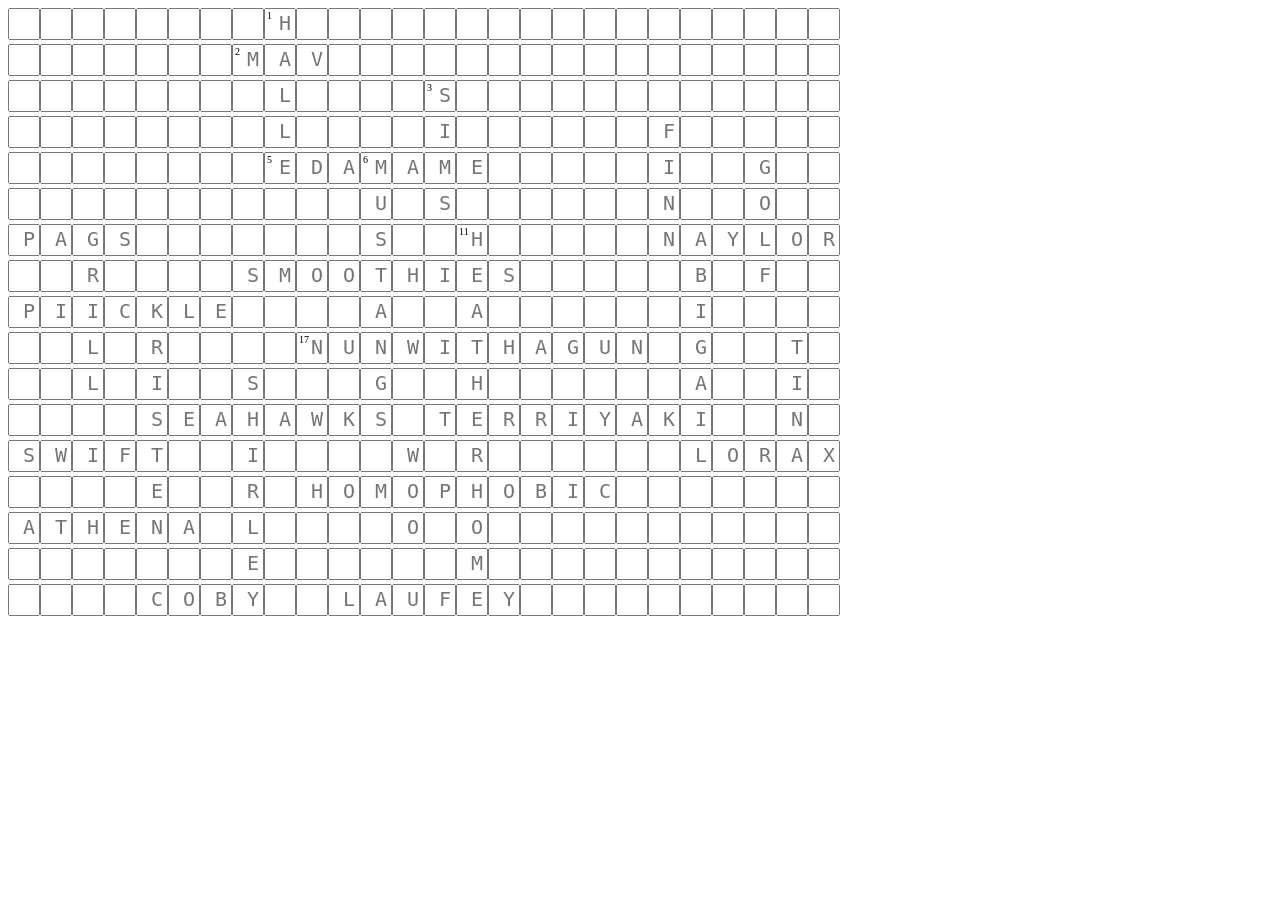
==== crossword.html @ 8a536695 "Crossword chnages - added keys and javascript" ====
<!DOCTYPE html>
<html lang="en">
<head>
    <meta charset="UTF-8">
    <meta name="viewport" content="width=device-width, initial-scale=1.0">
    <link rel="stylesheet" href="crossword.css" />
    <title>Crossword</title>
</head>
<body>
    <div id="puzzle-holder">

    </div>
</body>
<script src="crossword.js"></script>
</html>

<!--
        <div class="row">
            <div class="cell">
                 <textarea rows="4" cols="4"></textarea>
                 <div class="label"><p>1</p></div>
            </div>
             <div class="cell">
                 <textarea rows="4" cols="4"></textarea>
                 <div class="label"><p>1</p></div>
            </div>
             <div class="cell">
                 <textarea rows="4" cols="4"></textarea>
                 <div class="label"><p>1</p></div>
            </div>
             <div class="cell">
                 <textarea rows="4" cols="4"></textarea>
                 <div class="label"><p>1</p></div>
            </div>
        </div>
        <div class="row">
            <div class="cell">
                 <textarea rows="4" cols="4"></textarea>
                 <div class="label"><p>1</p></div>
            </div>
             <div class="cell">
                 <textarea rows="4" cols="4"></textarea>
                 <div class="label"><p>1</p></div>
            </div>
             <div class="cell">
                 <textarea rows="4" cols="4"></textarea>
                 <div class="label"><p>1</p></div>
            </div>
             <div class="cell">
                 <textarea rows="4" cols="4"></textarea>
                 <div class="label"><p>1</p></div>
            </div>
        </div>
        <div class="row">
            <div class="cell">
                 <textarea rows="4" cols="4"></textarea>
                 <div class="label"><p>1</p></div>
            </div>
             <div class="cell">
                 <textarea rows="4" cols="4"></textarea>
                 <div class="label"><p>1</p></div>
            </div>
             <div class="cell">
                 <textarea rows="4" cols="4"></textarea>
                 <div class="label"><p>1</p></div>
            </div>
             <div class="cell">
                 <textarea rows="4" cols="4"></textarea>
                 <div class="label"><p>1</p></div>
            </div>
        </div>
-->
---- crossword.css ----
body {
    display: flex;
    flex-wrap: nowrap;
}

textarea {
  width: 32px;  
  height: 32px; 
  box-sizing: border-box; 
  resize: none; 
  overflow: hidden;
  font-size: 20px;
}

#puzzle-holder {
    position: absolute;
}


.cell {
    position: relative; 
    display: inline-block;
}

.label {
    position: absolute;
    left: 3px;
    top: 2px;             
    font-size: 10px;
}
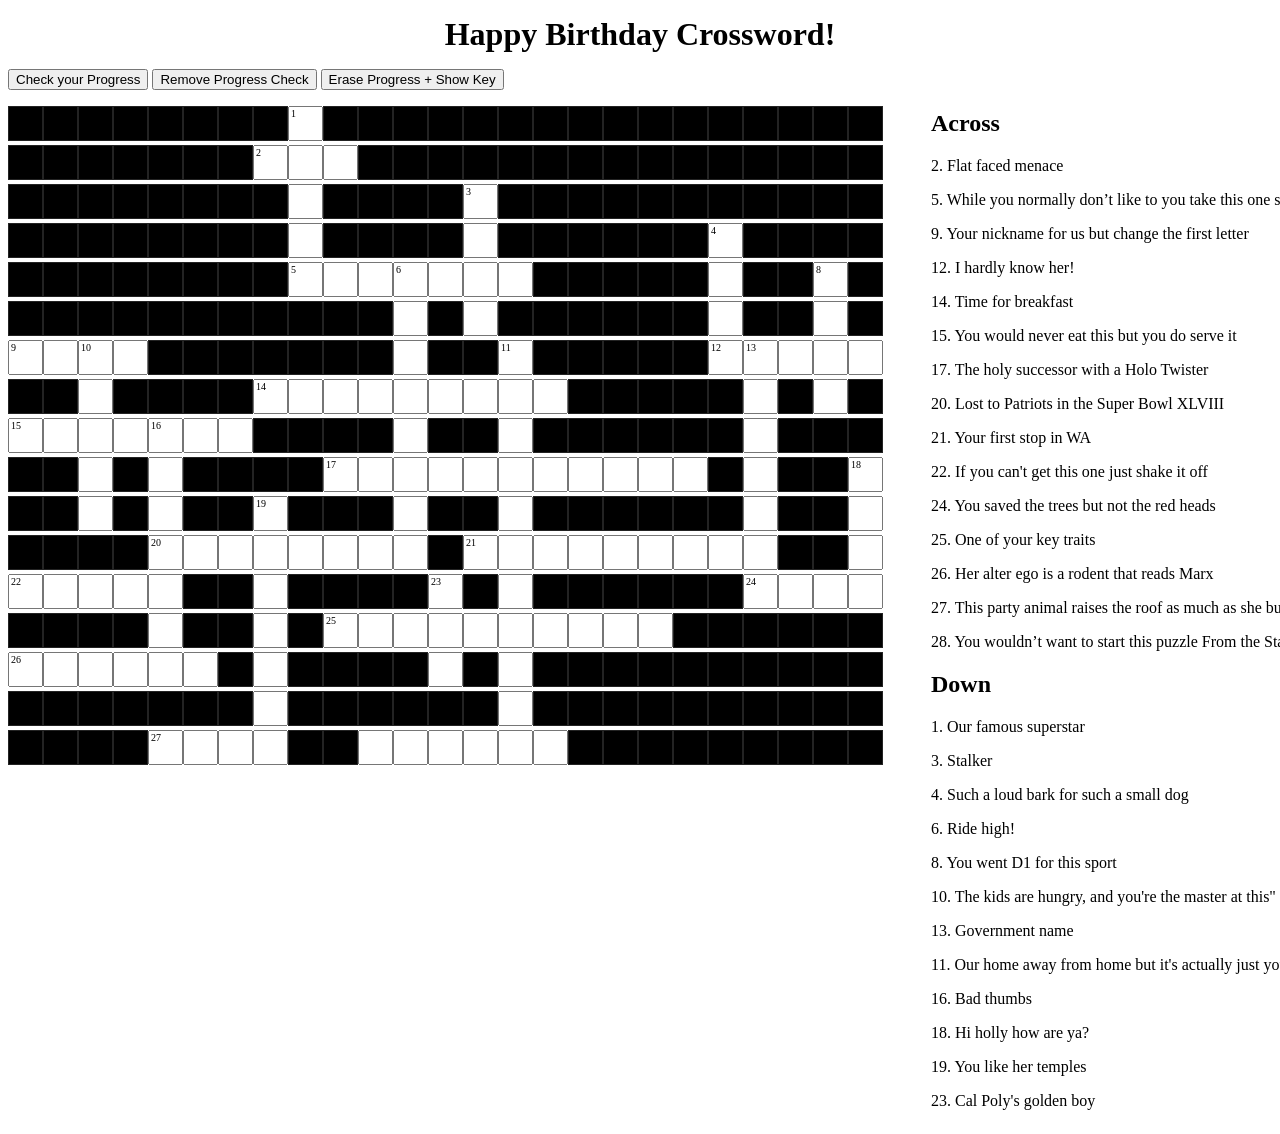
==== commit 6a7bb644: "Added hints, added labels, added "check answer" function" ====
--- a/crossword.html
+++ b/crossword.html
@@ -7,9 +7,27 @@
     <title>Crossword</title>
 </head>
 <body>
-    <div id="puzzle-holder">
-
-    </div>
+    <header>
+        <h1>
+            Happy Birthday Crossword!
+        </h1>
+        <div id="game-options">
+            <button onClick="checkAnswers()">Check your Progress</button>
+            <button onClick="removeClasses()">Remove Progress Check</button>
+            <button>Erase Progress + Show Key</button>
+        </div>
+    </header>
+    <main>
+        <div id="puzzle-holder"></div>
+        <div id="hint-holder">
+            <div id="a">
+                <h2>Across</h2>
+            </div> <!--Across-->
+            <div id="d">
+                <h2>Down</h2>
+            </div> <!--Down-->
+        </div>        
+    </main>
 </body>
 <script src="crossword.js"></script>
 </html>
--- a/crossword.css
+++ b/crossword.css
@@ -1,25 +1,37 @@
-body {
+body{
+    white-space: nowrap;
+}
+
+main {
     display: flex;
     flex-wrap: nowrap;
 }
 
+h1 {
+   text-align: center; 
+   margin: 1rem;
+}
+
+#game-options {
+    margin-top: 1rem;
+    margin-bottom: 1rem;
+}
+
 textarea {
-  width: 32px;  
-  height: 32px; 
+  width: 35px;  
+  height: 35px; 
   box-sizing: border-box; 
   resize: none; 
   overflow: hidden;
   font-size: 20px;
+  max-height: 35px;
+  max-width: 35px;
 }
-
-#puzzle-holder {
-    position: absolute;
-}
-
 
 .cell {
     position: relative; 
     display: inline-block;
+    border-color: black;
 }
 
 .label {
@@ -28,3 +40,20 @@
     top: 2px;             
     font-size: 10px;
 }
+
+.blackout {
+    background-color: black;
+}
+
+#hint-holder {
+    margin-left: 3rem;
+    margin-top: -1rem;
+}
+
+.correct {
+    background-color: green;
+}
+
+.incorrect {
+    background-color: lightcoral;
+}
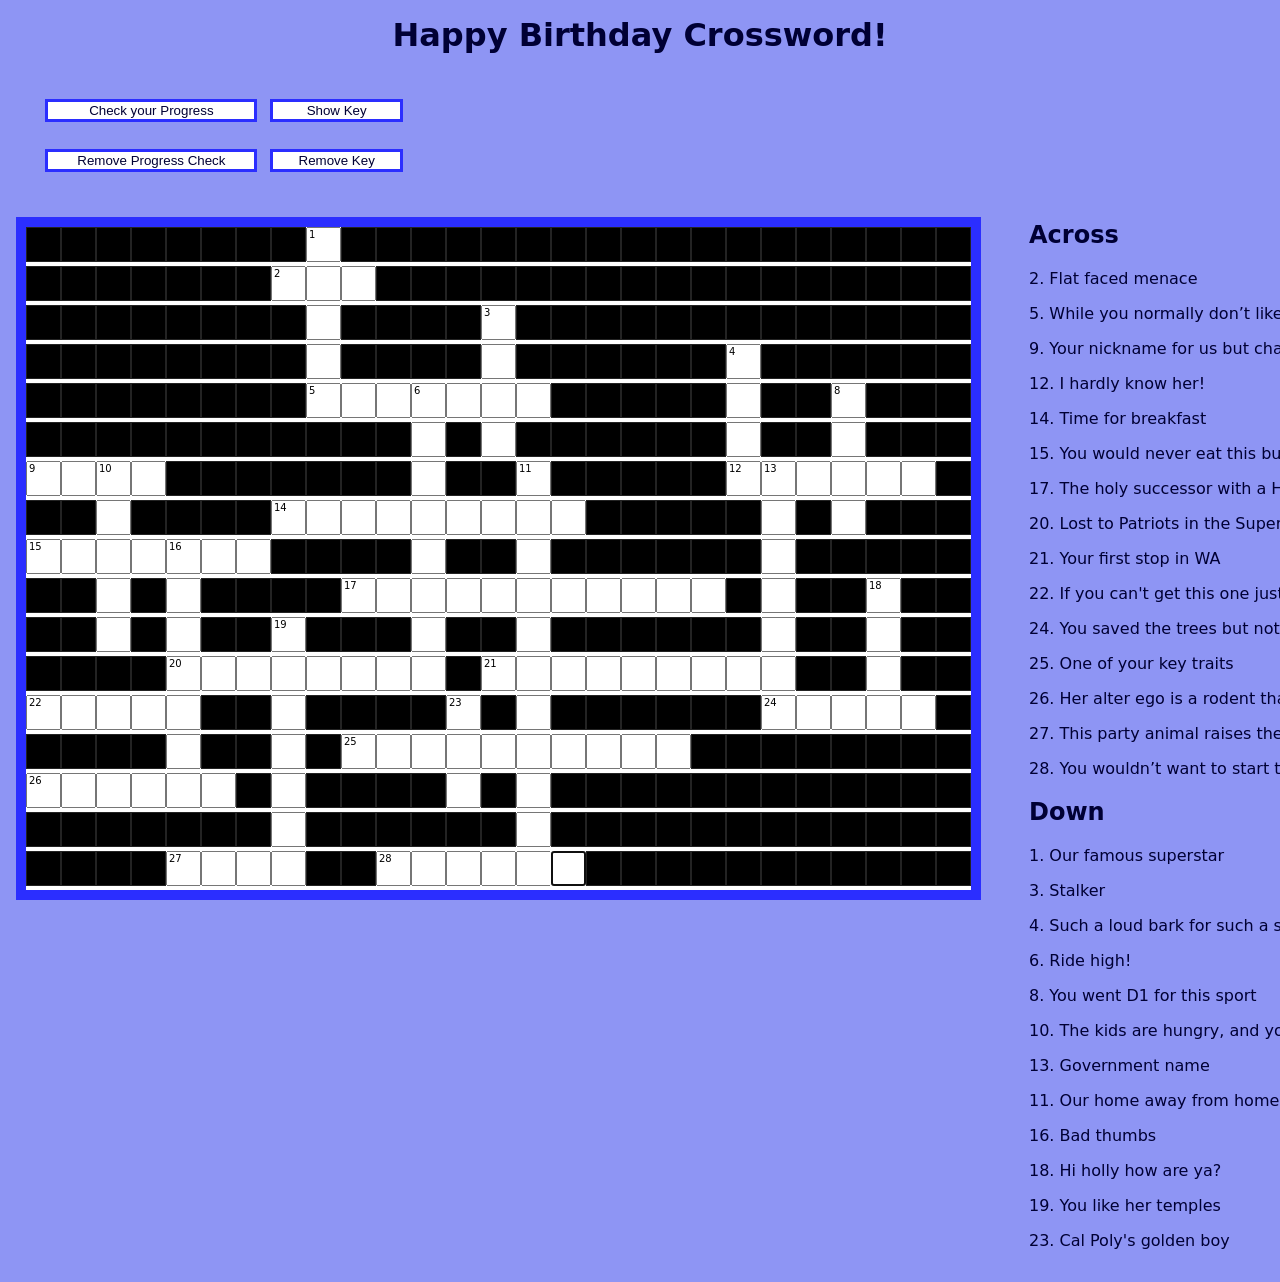
==== commit 0cf70b8e: "Added styling and fixed cutting off bug" ====
--- a/crossword.html
+++ b/crossword.html
@@ -12,9 +12,14 @@
             Happy Birthday Crossword!
         </h1>
         <div id="game-options">
-            <button onClick="checkAnswers()">Check your Progress</button>
-            <button onClick="removeClasses()">Remove Progress Check</button>
-            <button>Erase Progress + Show Key</button>
+            <div id="check-answers">
+                <button onClick="checkAnswers()">Check your Progress</button>
+                <button onClick="removeClasses()">Remove Progress Check</button>
+            </div>
+            <div id="show-key">
+                <button onClick="showKey()">Show Key</button>
+                <button onClick="removeKey()">Remove Key</button>       
+            </div>    
         </div>
     </header>
     <main>
--- a/crossword.css
+++ b/crossword.css
@@ -1,15 +1,34 @@
 body{
     white-space: nowrap;
+    font-family: 'Baloo 2', system-ui, sans-serif;
+    margin: 1em;
+    background-color:  #8e95f4;
+
+}
+
+button {
+    background-color: #FFFFFF;
+    color: #000034;
+    border: 3px solid #2B2EFF; 
+    border-radius: 3dpx;
 }
 
 main {
     display: flex;
     flex-wrap: nowrap;
+    align-items: flex-start;
 }
 
 h1 {
    text-align: center; 
    margin: 1rem;
+   color: #000034;
+}
+
+#puzzle-holder {
+    background-color: white;
+    border: 10px solid #2B2EFF; 
+    padding: 0;  
 }
 
 #game-options {
@@ -48,12 +67,32 @@
 #hint-holder {
     margin-left: 3rem;
     margin-top: -1rem;
+    color: #000034;
+    vertical-align: top;
+
 }
 
 .correct {
-    background-color: green;
+    background-color: #CEFFAB;
 }
 
 .incorrect {
-    background-color: lightcoral;
-}+    background-color: #FFB7AB;
+}
+
+#check-answers, #show-key {
+    display: flex;
+    flex-direction: column;
+    margin: 1em;
+}
+
+#game-options button {
+    width: 110%;
+    margin: 1em;
+}
+
+#game-options {
+    display: flex;
+    flex-direction: row;
+}
+
